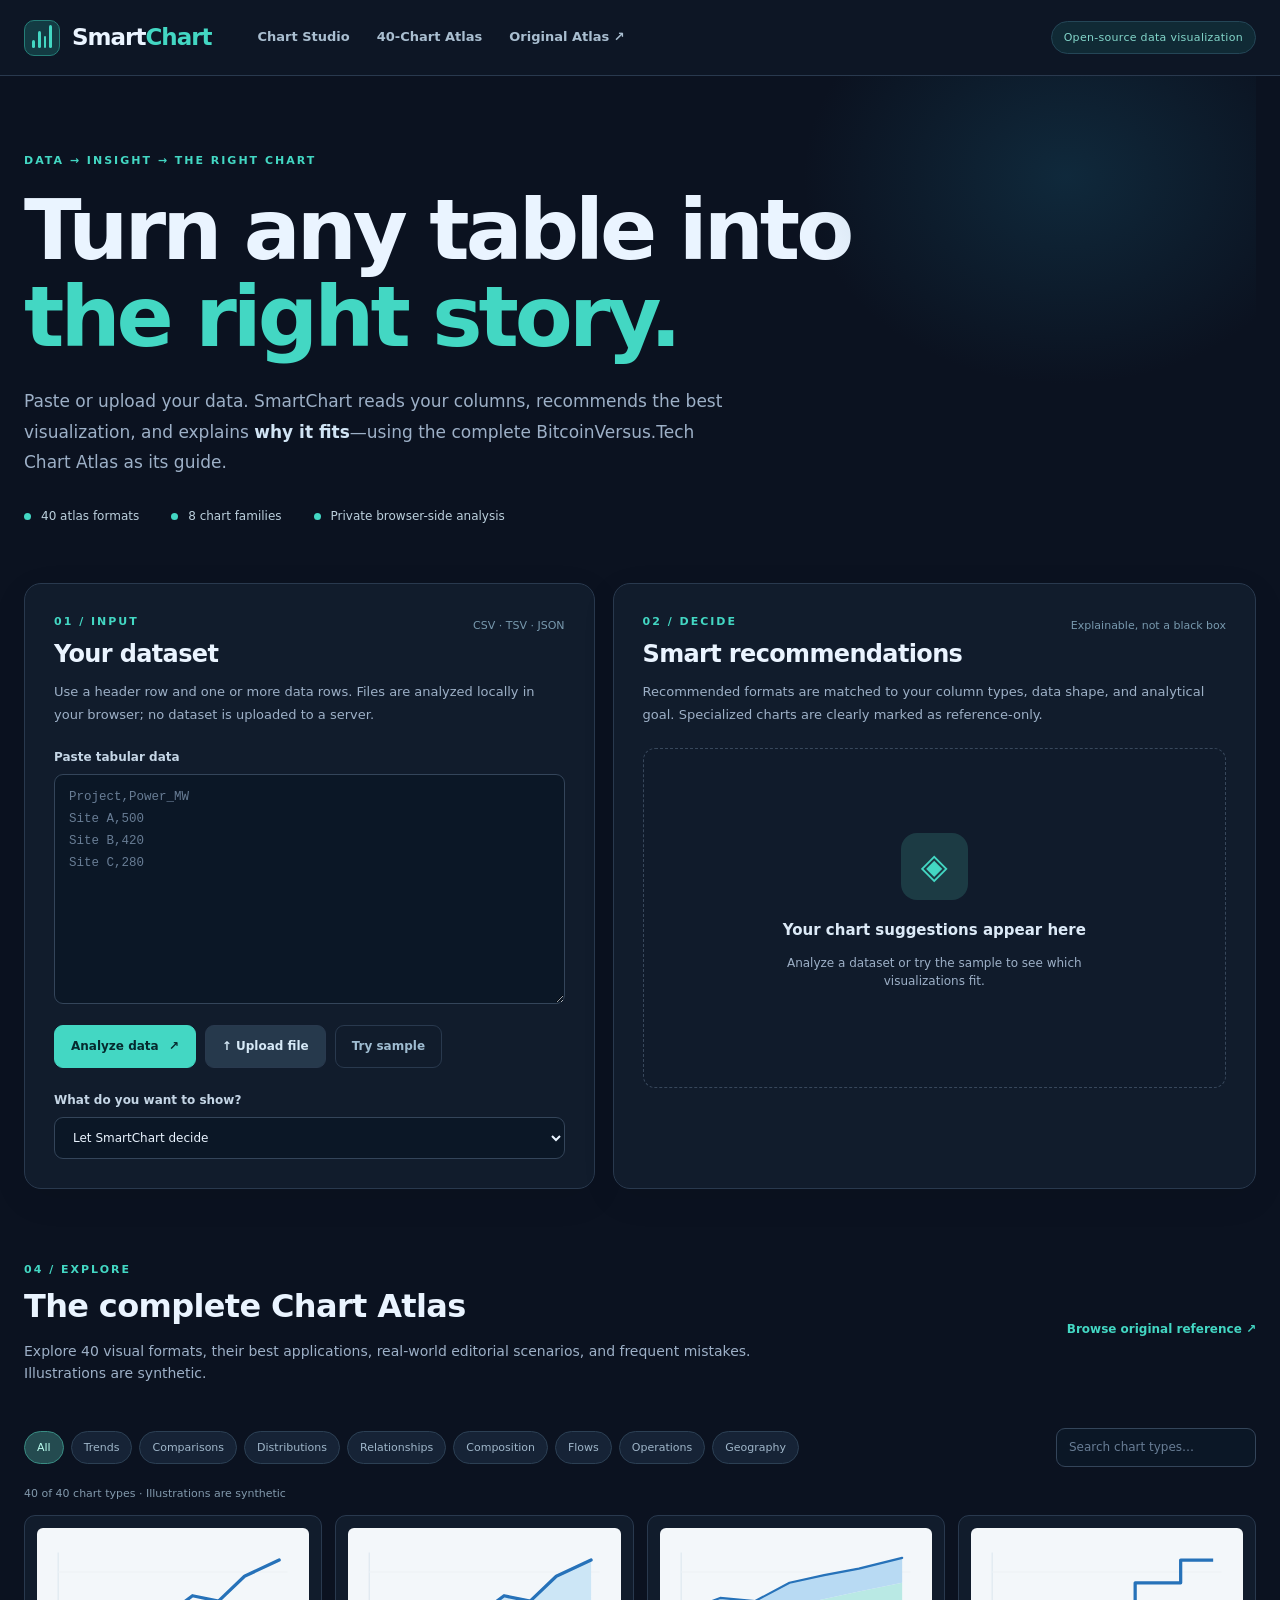
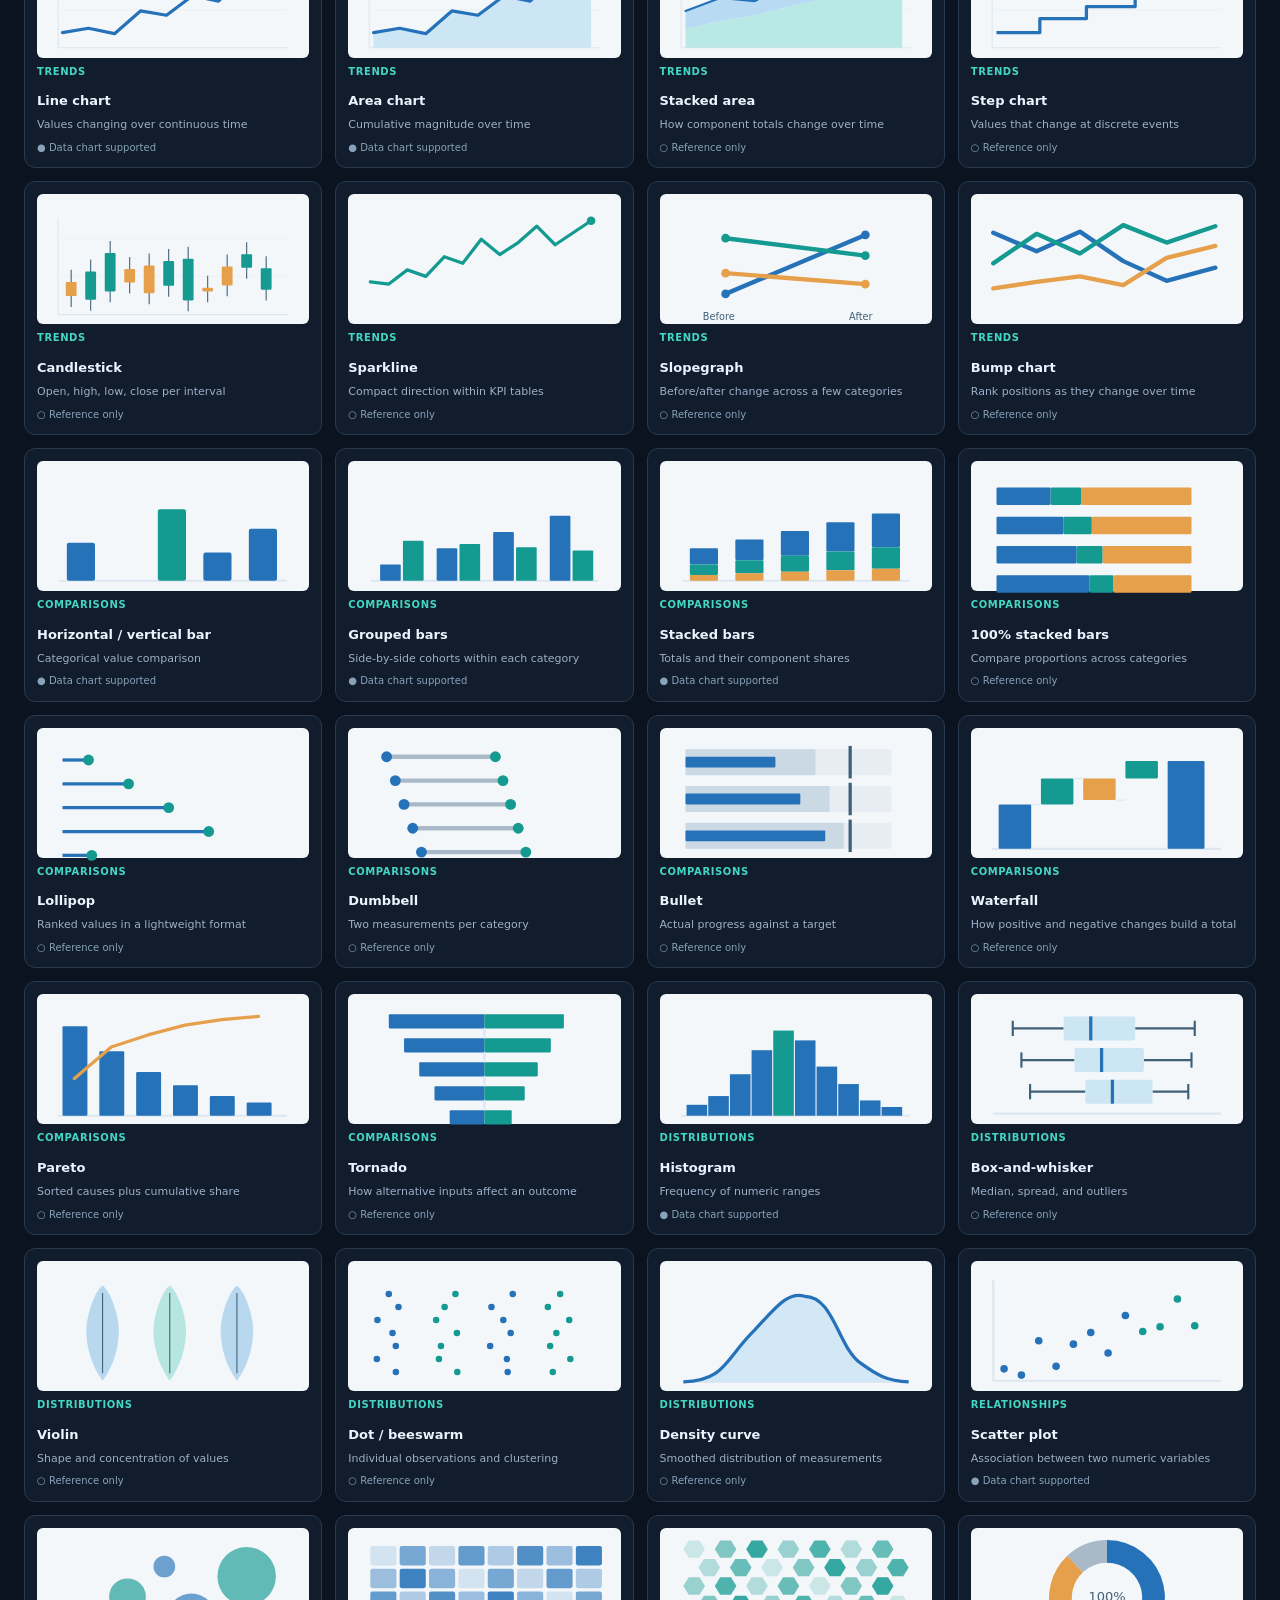
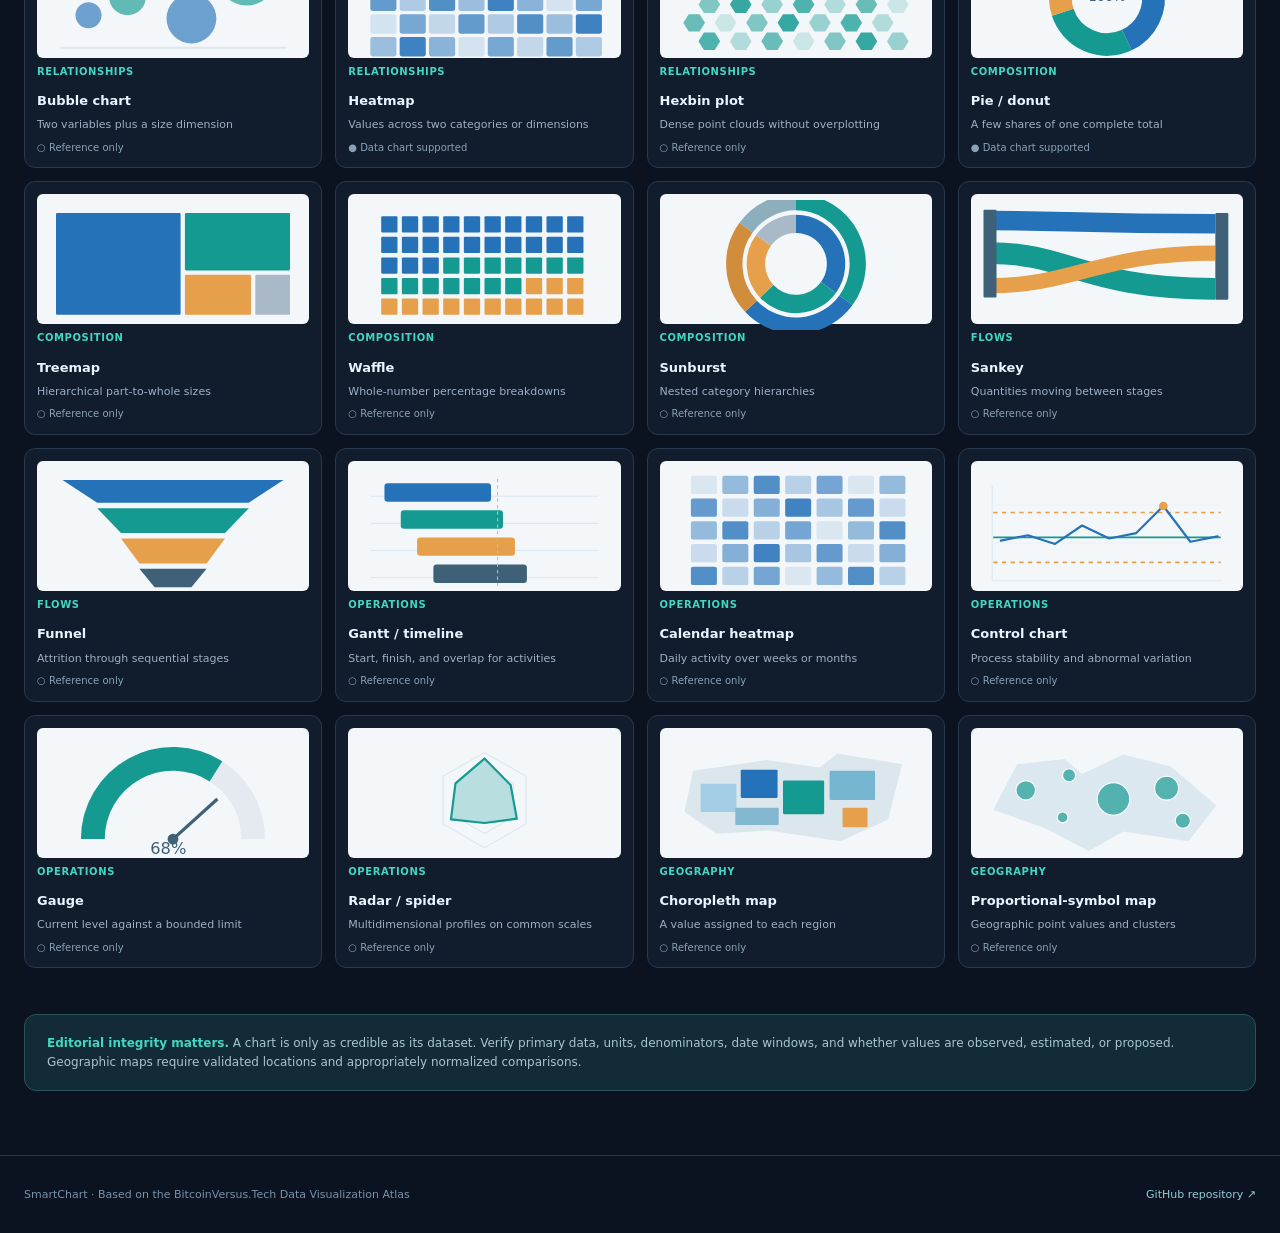
==== index.html @ 91cd018f "Build SmartChart studio with smart recommendations, data-backed previews, and atlas explorer" ====
<!doctype html>
<html lang="en">
<head>
  <meta charset="utf-8">
  <meta name="viewport" content="width=device-width,initial-scale=1">
  <meta name="theme-color" content="#0b1220">
  <meta name="description" content="SmartChart profiles your data, recommends useful charts, and includes the complete 40-chart BitcoinVersus.Tech Data Visualization Atlas.">
  <title>SmartChart — Find the right chart for your data</title>
  <link rel="stylesheet" href="./styles.css">
</head>
<body>
  <a class="skip" href="#main">Skip to main content</a>
  <header class="topbar">
    <a class="brand" href="./index.html" aria-label="SmartChart Home">
      <span class="logo" aria-hidden="true"><span></span><span></span><span></span><span></span></span>
      <span>Smart<span class="brand-accent">Chart</span></span>
    </a>
    <nav aria-label="Sections"><a href="#studio">Chart Studio</a><a href="#atlas">40-Chart Atlas</a><a href="./atlas/index.html" target="_blank" rel="noopener">Original Atlas ↗</a></nav>
    <span class="top-badge">Open-source data visualization</span>
  </header>
  <main id="main">
    <section class="hero">
      <div class="eyebrow">DATA → INSIGHT → THE RIGHT CHART</div>
      <h1>Turn any table into<br><em>the right story.</em></h1>
      <p>Paste or upload your data. SmartChart reads your columns, recommends the best visualization, and explains <strong>why it fits</strong>—using the complete BitcoinVersus.Tech Chart Atlas as its guide.</p>
      <div class="hero-meta"><span>40 atlas formats</span><span>8 chart families</span><span>Private browser-side analysis</span></div>
    </section>
    <section id="studio" class="studio-layout" aria-labelledby="studio-title">
      <div class="panel input-panel">
        <div class="section-top"><div><span class="step">01 / INPUT</span><h2 id="studio-title">Your dataset</h2></div><span class="hint">CSV · TSV · JSON</span></div>
        <p class="section-copy">Use a header row and one or more data rows. Files are analyzed locally in your browser; no dataset is uploaded to a server.</p>
        <label for="dataInput" class="field-label">Paste tabular data</label>
        <textarea id="dataInput" spellcheck="false" placeholder="Project,Power_MW&#10;Site A,500&#10;Site B,420&#10;Site C,280" rows="9"></textarea>
        <div class="actions"><button id="analyzeBtn" class="btn primary" type="button">Analyze data <span>↗</span></button><label class="btn neutral file-btn" for="uploadInput">↑ Upload file</label><input id="uploadInput" type="file" accept=".csv,.tsv,.txt,.json,text/csv,text/tab-separated-values,application/json" hidden><button id="sampleBtn" class="btn ghost" type="button">Try sample</button></div>
        <div id="inputError" class="notice error" role="alert" hidden></div>
        <div id="inputSuccess" class="notice success" role="status" hidden></div>
        <div id="profile" class="profile" hidden><div class="profile-heading">Detected structure</div><div id="profileChips" class="chips"></div><div id="profileStats" class="microcopy"></div></div>
        <label for="goalSelect" class="field-label space-above">What do you want to show?</label>
        <select id="goalSelect" class="select">
          <option value="auto">Let SmartChart decide</option>
          <option value="trend">Change over time</option>
          <option value="compare">Compare categories / rankings</option>
          <option value="distribution">Distribution and variation</option>
          <option value="relationship">Relationships / correlation</option>
          <option value="composition">Parts of a whole</option>
          <option value="flow">Flow or funnel</option>
          <option value="operations">Operational performance</option>
          <option value="geography">Geographic patterns</option>
        </select>
      </div>
      <div class="panel recommendation-panel">
        <div class="section-top"><div><span class="step">02 / DECIDE</span><h2>Smart recommendations</h2></div><span class="hint">Explainable, not a black box</span></div>
        <p class="section-copy">Recommended formats are matched to your column types, data shape, and analytical goal. Specialized charts are clearly marked as reference-only.</p>
        <div id="emptyRecommendations" class="empty-state"><span class="empty-icon">◈</span><strong>Your chart suggestions appear here</strong><p>Analyze a dataset or try the sample to see which visualizations fit.</p></div>
        <div id="recommendations" class="recommendations" hidden></div>
      </div>
    </section>
    <section id="previewSection" class="panel preview-panel" hidden aria-labelledby="previewTitle">
      <div class="section-top"><div><span class="step">03 / VISUALIZE</span><h2 id="previewTitle">Your chart preview</h2></div><div class="actions compact"><button id="downloadBtn" type="button" class="btn primary">↓ Download SVG</button></div></div>
      <div class="config-grid">
        <label>Chart title<input id="chartTitle" type="text" placeholder="Describe the measurement"></label>
        <label>X dimension<select id="xSelect"></select></label>
        <label>Y measure<select id="ySelect"></select></label>
        <label>Second measure / value Z<select id="zSelect"></select></label>
        <label>Measurement unit<input id="unitInput" type="text" placeholder="MW, USD, J/TH, %..."></label>
        <label>Source / methodology<input id="sourceInput" type="text" placeholder="Dataset source, date and method"></label>
      </div>
      <div id="renderError" class="notice error" role="alert" hidden></div>
      <div class="chart-frame" id="chartFrame" aria-live="polite"></div>
      <div class="preview-footer"><p id="previewNote">Values are drawn from your input; check units, provenance, and estimates before publishing.</p><button id="refreshBtn" type="button" class="btn neutral">↻ Update preview</button></div>
    </section>
    <section id="atlas" class="atlas-section" aria-labelledby="atlasTitle">
      <div class="atlas-head"><div><span class="step">04 / EXPLORE</span><h2 id="atlasTitle">The complete Chart Atlas</h2><p>Explore 40 visual formats, their best applications, real-world editorial scenarios, and frequent mistakes. Illustrations are synthetic.</p></div><a class="atlas-link" href="./atlas/index.html" target="_blank" rel="noopener">Browse original reference ↗</a></div>
      <div class="atlas-controls"><div id="familyFilters" class="filters" role="group" aria-label="Chart families"></div><label class="search-wrap"><span class="sr-only">Search chart types</span><input type="search" id="atlasSearch" placeholder="Search chart types…"></label></div>
      <p id="atlasCount" class="atlas-count" aria-live="polite">Loading the chart catalog…</p>
      <div id="atlasGrid" class="atlas-grid"></div>
    </section>
    <section class="editorial-note"><strong>Editorial integrity matters.</strong> A chart is only as credible as its dataset. Verify primary data, units, denominators, date windows, and whether values are observed, estimated, or proposed. Geographic maps require validated locations and appropriately normalized comparisons.</section>
  </main>
  <footer><span>SmartChart · Based on the BitcoinVersus.Tech Data Visualization Atlas</span><a href="https://github.com/1freetech/SmartChart" rel="noopener">GitHub repository ↗</a></footer>
  <dialog id="atlasDialog"><button id="closeDialog" class="dialog-close" type="button" aria-label="Close chart details">✕</button><div id="atlasDialogBody"></div></dialog>
  <script type="module" src="./src/app.mjs"></script>
</body>
</html>
---- styles.css ----
:root{color-scheme:dark;--bg:#0b1220;--surface:#111c2c;--surface2:#152337;--surface3:#1b2b40;--ink:#eaf4ff;--muted:#9db0c7;--line:#29394e;--accent:#43d7c3;--blue:#3e95ff;--danger:#ffabb6;--font:Inter,ui-sans-serif,system-ui,-apple-system,BlinkMacSystemFont,"Segoe UI",sans-serif}
*{box-sizing:border-box}html{scroll-behavior:smooth}body{margin:0;background:var(--bg);font-family:var(--font);color:var(--ink);line-height:1.55}button,input,select,textarea{font:inherit}button{cursor:pointer}a{color:inherit;text-decoration:none}a:hover{text-decoration:underline}.skip{position:absolute;top:-100px;left:20px;padding:8px;background:#fff;color:#111}.skip:focus{top:10px;z-index:99}.sr-only{position:absolute;width:1px;height:1px;margin:-1px;overflow:hidden;clip:rect(0,0,0,0);white-space:nowrap;border:0}
.topbar{min-height:76px;border-bottom:1px solid var(--line);display:flex;align-items:center;gap:46px;padding:0 max(24px,calc((100vw - 1380px)/2));position:relative;background:#0d1625}.brand{display:flex;align-items:center;gap:12px;font-size:23px;letter-spacing:-1px;font-weight:800}.brand-accent{color:var(--accent)}.logo{width:36px;height:36px;background:#133b43;border:1px solid #247e78;border-radius:10px;display:flex;justify-content:center;align-items:flex-end;padding:7px;gap:3px}.logo span{display:block;width:4px;background:var(--accent);border-radius:2px}.logo span:nth-child(1){height:8px}.logo span:nth-child(2){height:17px}.logo span:nth-child(3){height:12px}.logo span:nth-child(4){height:23px}.topbar nav{display:flex;gap:27px;font-weight:600;font-size:13px;color:#a9bed0}.topbar nav a:hover{color:var(--accent)}.top-badge{margin-left:auto;border:1px solid #244657;background:#102a35;color:#82d6ca;font-size:11px;letter-spacing:.3px;padding:7px 12px;border-radius:30px;white-space:nowrap}
main{width:min(1380px,100%);margin:auto;padding:0 24px 64px}.hero{padding:76px 0 58px;position:relative;overflow:hidden}.hero:before{content:"";position:absolute;pointer-events:none;width:580px;height:460px;right:-100px;top:-130px;background:radial-gradient(ellipse,#174f6960,transparent 64%)}.eyebrow,.step{display:block;color:var(--accent);font-size:11px;letter-spacing:2px;font-weight:800}.hero h1{font-size:clamp(46px,6.6vw,85px);max-width:850px;letter-spacing:-4px;line-height:1.03;font-weight:790;margin:18px 0 25px}.hero h1 em{color:var(--accent);font-style:normal}.hero p{font-size:17px;line-height:1.8;color:var(--muted);max-width:700px}.hero p strong{color:#d1e4f4}.hero-meta{display:flex;gap:32px;flex-wrap:wrap;color:#bcd0dd;font-size:12px;margin-top:29px}.hero-meta span{display:flex;align-items:center;gap:10px}.hero-meta span:before{content:"";width:7px;height:7px;background:var(--accent);border-radius:50%}
.studio-layout{display:grid;grid-template-columns:minmax(0,.94fr) minmax(0,1.06fr);gap:18px;align-items:stretch}.panel{border:1px solid var(--line);border-radius:17px;background:var(--surface);padding:29px;box-shadow:0 10px 36px #00000012}.section-top{display:flex;justify-content:space-between;align-items:flex-start;gap:10px}.section-top h2,.atlas-head h2{font-size:24px;letter-spacing:-.65px;line-height:1.2;margin:9px 0 0}.hint{font-size:11px;color:#7899ae;white-space:nowrap;margin-top:4px}.section-copy{font-size:13px;line-height:1.75;color:var(--muted);margin:13px 0 21px}.field-label{display:block;font-size:12px;font-weight:700;color:#c5d6e6;margin-bottom:8px}.space-above{margin-top:23px}textarea,input:not([type=hidden]),select{width:100%;color:var(--ink);background:#0b1726;border:1px solid #34455a;outline:none;border-radius:9px;padding:12px 14px;min-width:0}textarea:focus,input:focus,select:focus{border-color:var(--accent);box-shadow:0 0 0 3px #43d7c329}textarea{resize:vertical;min-height:230px;font-size:12.5px;line-height:1.75;font-family:ui-monospace,SFMono-Regular,Consolas,monospace}textarea::placeholder,input::placeholder{color:#687d95}.actions{display:flex;gap:9px;flex-wrap:wrap;align-items:center;margin-top:13px}.actions.compact{margin-top:0}.btn{border:1px solid var(--line);border-radius:9px;padding:11px 16px;font-size:12px;font-weight:800;transition:filter .15s,transform .15s;display:inline-flex;justify-content:center;align-items:center;gap:10px;text-decoration:none}.btn:hover{text-decoration:none;filter:brightness(1.13);transform:translateY(-1px)}.btn.primary{background:var(--accent);color:#062a2e;border-color:var(--accent)}.btn.neutral{color:#d6e9f7;background:#26394c}.btn.ghost{color:#9fbcd1;background:transparent}.file-btn{cursor:pointer}.select{font-size:12px}.notice{margin-top:15px;padding:11px 13px;border-radius:8px;font-size:12px}.notice.error{background:#411f30;color:var(--danger);border:1px solid #784359}.notice.success{background:#103b37;color:#98e6d0;border:1px solid #266e63}.profile{border-top:1px solid var(--line);margin-top:24px;padding-top:19px}.profile-heading{font-size:13px;font-weight:700;margin-bottom:11px}.chips{display:flex;gap:7px;flex-wrap:wrap}.chip{font-size:11px;border-radius:6px;border:1px solid #36516a;background:#183149;color:#ccdded;padding:5px 8px}.chip b{font-size:9px;color:var(--accent);text-transform:uppercase;margin-left:5px}.microcopy{font-size:11px;color:#94a9ba;margin-top:10px}
.empty-state{min-height:340px;display:flex;align-items:center;justify-content:center;flex-direction:column;text-align:center;color:var(--muted);border:1px dashed #37475b;background:#101b2b;border-radius:12px;padding:40px}.empty-icon{display:grid;place-items:center;width:67px;height:67px;border-radius:16px;color:var(--accent);font-size:35px;background:#1c3b44;margin-bottom:19px}.empty-state strong{color:#dceaf7;font-size:15px}.empty-state p{max-width:300px;font-size:12px}.recommendations{display:flex;flex-direction:column;gap:10px;max-height:610px;overflow-y:auto;padding-right:4px}.rec{display:grid;grid-template-columns:82px 1fr;gap:15px;text-align:left;width:100%;border:1px solid #33455a;background:#17263a;border-radius:11px;padding:12px;color:var(--ink)}.rec:hover,.rec.active{border-color:var(--accent);background:#1d3446}.rec .mini-art{width:82px;height:72px;background:#eaf2f7;border-radius:6px;display:grid;place-items:center;padding:4px}.mini-art img{width:100%;height:100%;object-fit:contain}.rec-head{display:flex;align-items:center;gap:8px;justify-content:space-between}.rec-title{font-size:14px;font-weight:800}.rec-score{color:var(--accent);font-size:10px;font-weight:800}.rec-rationale{color:#aac2d2;font-size:11px;line-height:1.5;margin:5px 0}.rec-tag{font-size:9px;letter-spacing:.5px;font-weight:800;color:#93aeca;text-transform:uppercase}.rec-only{color:#ffc680;font-size:10px;margin-top:5px}.rec-caution{font-size:10px;color:#b9a2a9;margin-top:6px}
.preview-panel{margin-top:19px}.config-grid{display:grid;grid-template-columns:repeat(3,minmax(0,1fr));gap:15px;margin-top:21px}.config-grid label{font-size:11px;font-weight:700;color:#aebed0}.config-grid input,.config-grid select{font-size:12px;margin-top:6px;height:42px}.chart-frame{margin:23px auto 10px;border:1px solid #2a4256;border-radius:11px;overflow:hidden;max-width:1000px;min-height:280px;background:#101b2c}.chart-frame svg{display:block;width:100%;height:auto}.preview-footer{display:flex;align-items:center;justify-content:space-between;gap:15px;color:#90a5bb;font-size:11px}.preview-footer p{max-width:800px}
.atlas-section{padding-top:72px}.atlas-head{display:flex;justify-content:space-between;align-items:center;gap:30px}.atlas-head h2{font-size:32px}.atlas-head p{max-width:740px;color:var(--muted);font-size:14px;margin-top:15px}.atlas-link{color:var(--accent);font-weight:800;font-size:12px;white-space:nowrap}.atlas-controls{display:flex;gap:24px;justify-content:space-between;align-items:center;margin-top:30px}.filters{display:flex;flex-wrap:wrap;gap:7px}.filter{background:#162336;color:#9fb6c9;border:1px solid #2c4054;border-radius:40px;font-size:11px;padding:7px 12px}.filter:hover,.filter.active{background:#244b50;color:#bcfff0;border-color:#398c83}.search-wrap input{width:200px;font-size:12px;padding:9px 12px}.atlas-count{color:#8299ac;font-size:11px;margin:18px 0 13px}.atlas-grid{display:grid;grid-template-columns:repeat(4,minmax(0,1fr));gap:13px}.atlas-tile{display:flex;flex-direction:column;gap:6px;text-align:left;padding:12px;border-radius:11px;background:var(--surface);border:1px solid var(--line);color:var(--ink)}.atlas-tile:hover{border-color:var(--accent)}.atlas-tile .art{display:grid;place-items:center;background:#f3f7fa;border-radius:6px;height:130px;padding:6px}.atlas-tile .art img{width:100%;height:100%;object-fit:contain}.atlas-tile strong{font-size:13px;margin-top:6px}.atlas-tile .family{font-size:10px;letter-spacing:.6px;color:var(--accent);text-transform:uppercase;font-weight:800}.atlas-tile .use{font-size:11px;color:var(--muted);line-height:1.5;flex:1}.atlas-tile .mode{color:#88a3b9;font-size:10px}.editorial-note{padding:19px 22px;margin-top:46px;background:#132b36;border:1px solid #29555a;border-radius:12px;font-size:12px;color:#a8c6ce}.editorial-note strong{color:var(--accent)}footer{display:flex;justify-content:space-between;gap:20px;border-top:1px solid var(--line);padding:30px max(24px,calc((100vw - 1380px)/2));font-size:11px;color:#7a92a8}footer a{color:#93ced8}
dialog{background:#152439;color:var(--ink);border:1px solid #3d5d75;border-radius:15px;width:min(600px,calc(100vw - 26px));max-height:90vh;box-shadow:0 25px 90px #0009;padding:25px}dialog::backdrop{background:#030a12bb}.dialog-close{float:right;border:0;background:#233a4c;color:#d8eaff;border-radius:7px;padding:5px 10px}.dialog-art{background:#f3f7fa;padding:10px;border-radius:10px;margin:15px 0}.dialog-art img{width:100%;max-height:240px;object-fit:contain}.dialog-title{font-size:25px;margin:10px 0}.dialog-text{font-size:13px;color:#b3c8d8;line-height:1.7}.dialog-text strong{color:var(--accent)}
[hidden]{display:none!important}
@media(max-width:1060px){.studio-layout{grid-template-columns:1fr}.atlas-grid{grid-template-columns:repeat(3,minmax(0,1fr))}.topbar nav{gap:12px}.top-badge{display:none}.config-grid{grid-template-columns:repeat(2,minmax(0,1fr))}}
@media(max-width:690px){.topbar{padding:16px;flex-wrap:wrap;gap:14px}.brand{font-size:21px}.topbar nav{width:100%;font-size:12px;justify-content:space-between}.hero{padding:50px 0 40px}.hero h1{letter-spacing:-2px}.hero p{font-size:14px}.hero-meta{gap:14px}.panel{padding:19px}.section-top{flex-wrap:wrap}.hint{white-space:normal}.atlas-grid{grid-template-columns:repeat(2,minmax(0,1fr));gap:9px}.atlas-tile .art{height:100px}.atlas-head{display:block}.atlas-controls{display:block}.search-wrap input{margin-top:15px;width:100%}.config-grid{grid-template-columns:1fr}.preview-footer{flex-wrap:wrap}.atlas-section{padding-top:52px}footer{padding:22px;flex-wrap:wrap}.rec{grid-template-columns:65px 1fr}.rec .mini-art{width:65px;height:65px}}
@media(max-width:390px){main{padding:0 13px 45px}.atlas-grid{grid-template-columns:1fr}.hero h1{font-size:43px}}
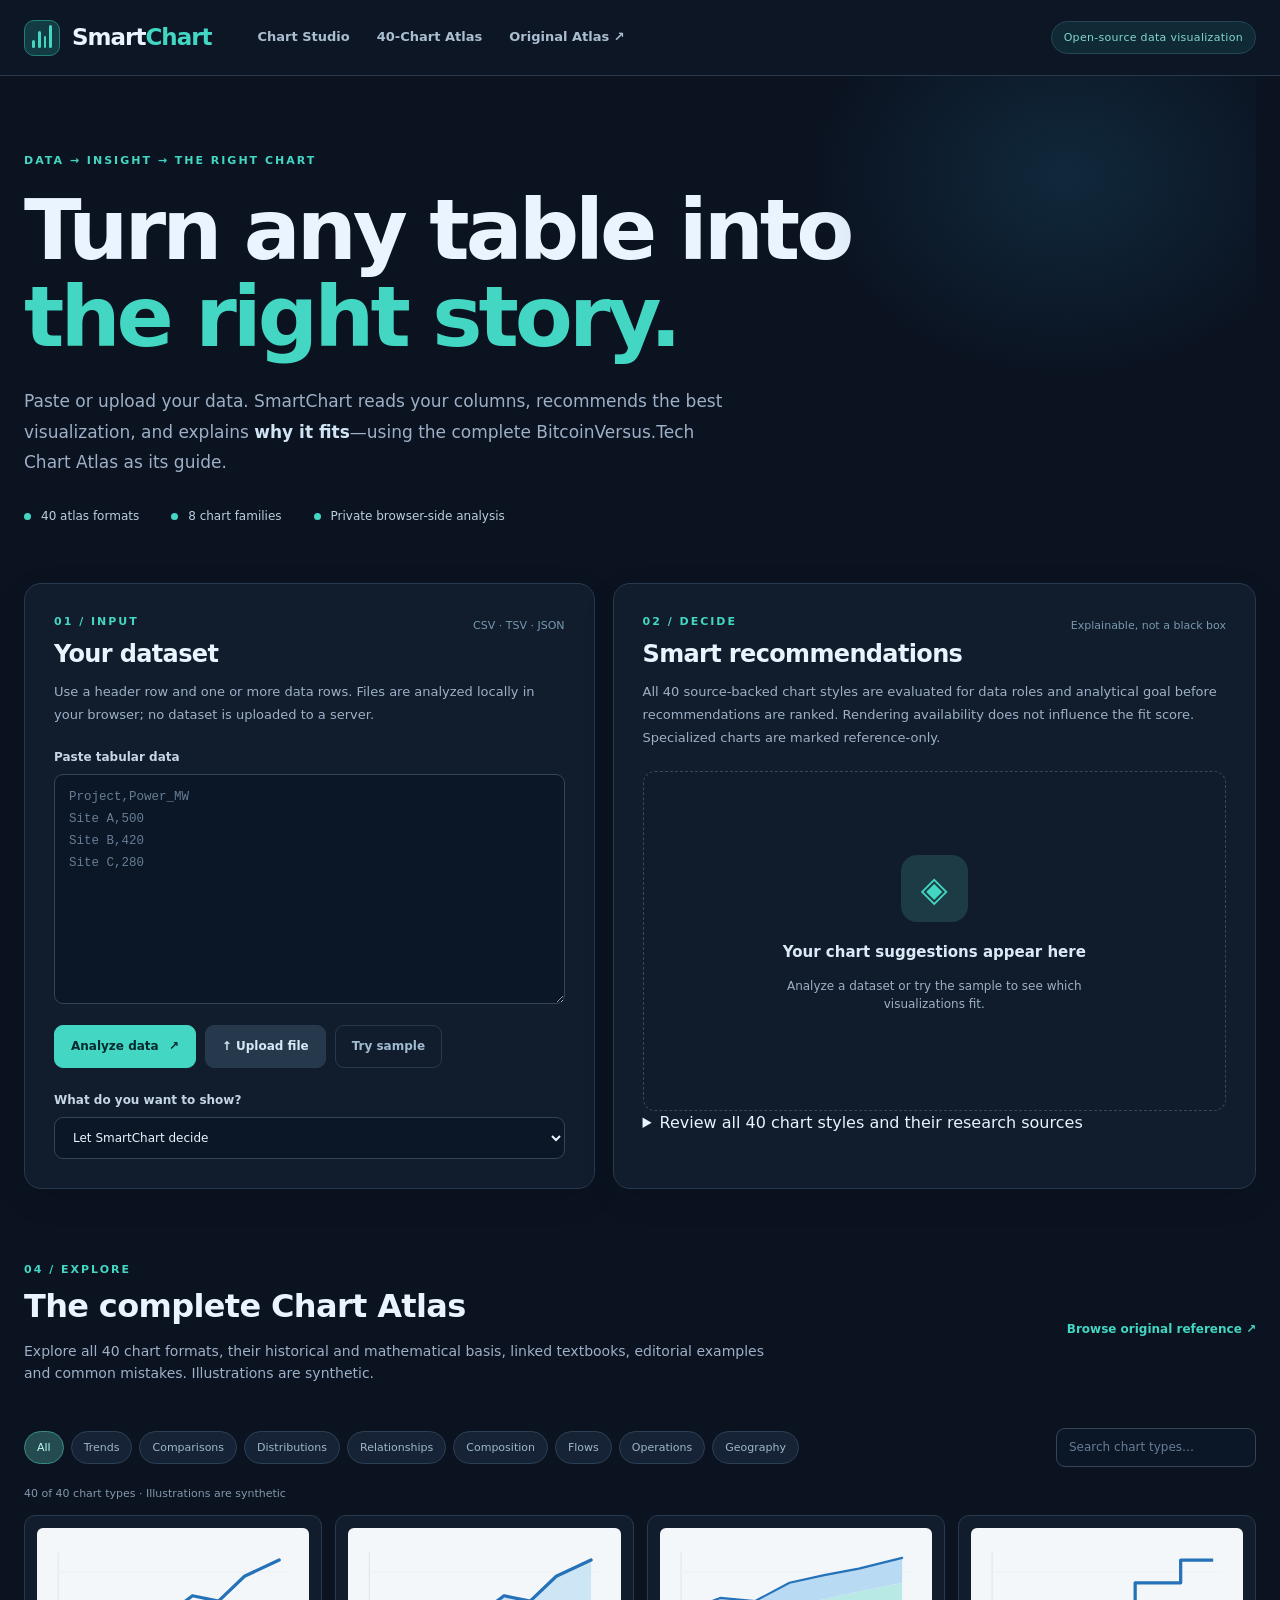
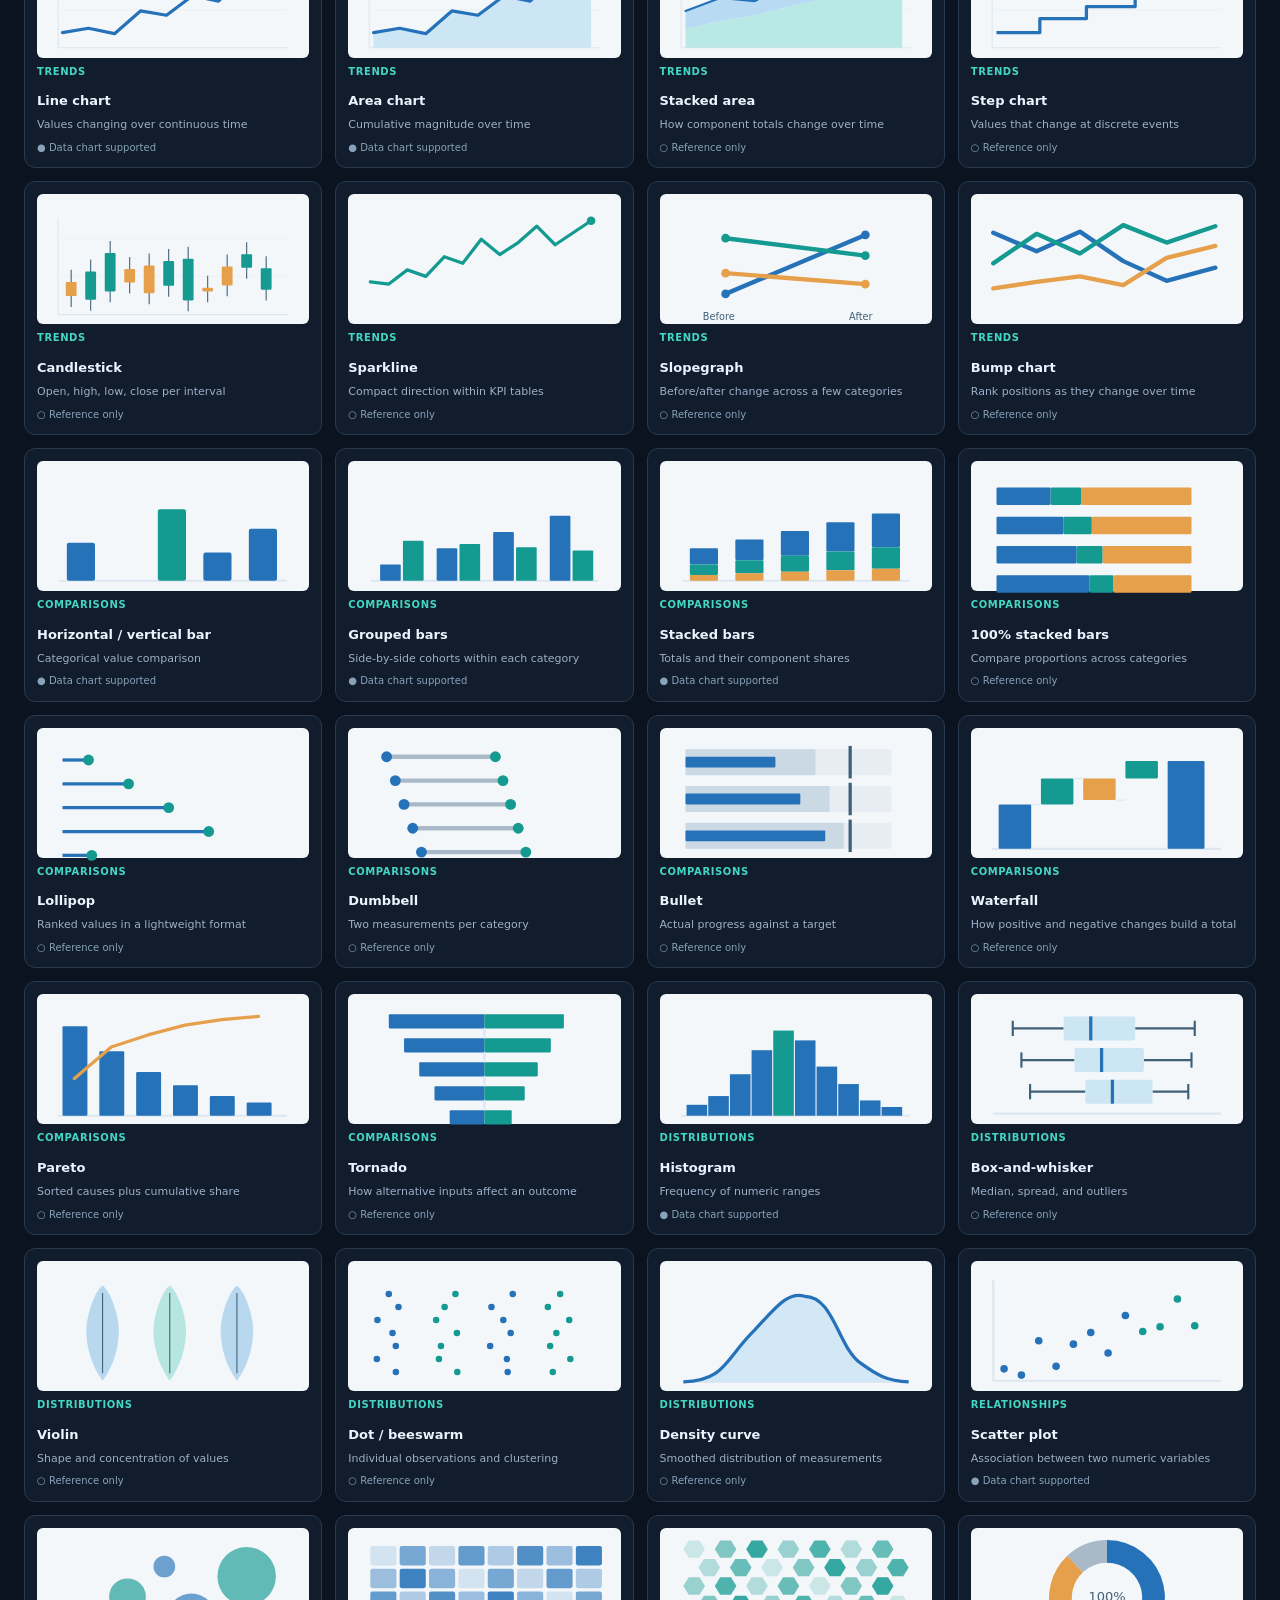
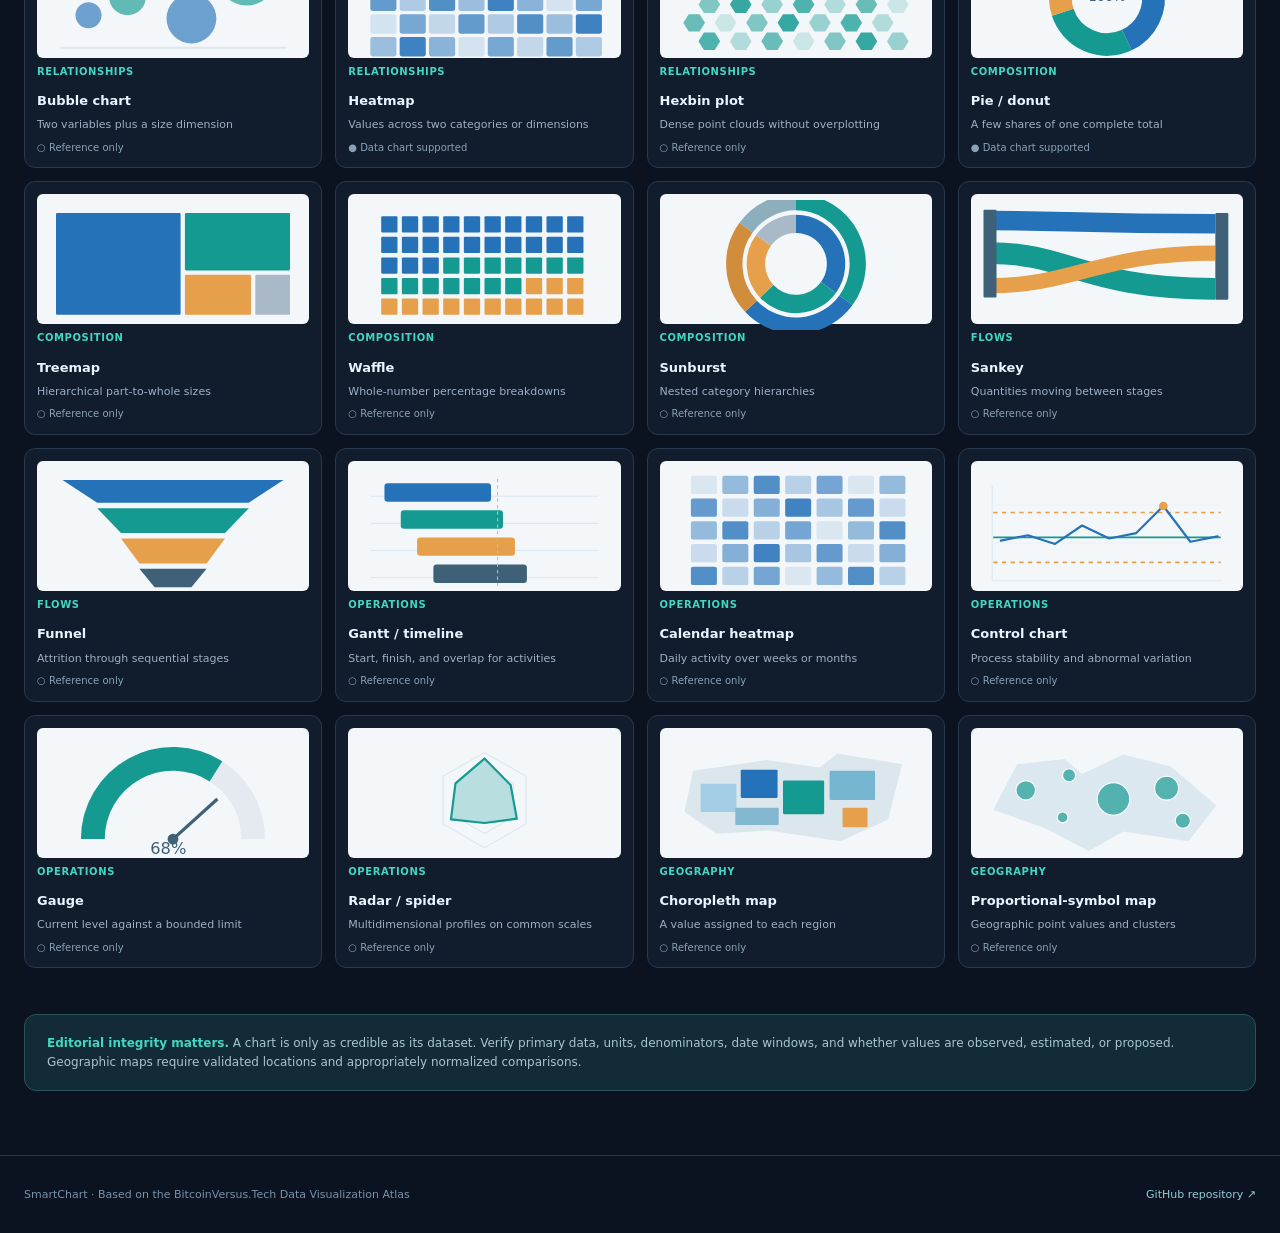
==== commit 8d7cfc64: "ui: expose 40-format evidence audit and vertical column preference" ====
--- a/index.html
+++ b/index.html
@@ -50,9 +50,10 @@
       </div>
       <div class="panel recommendation-panel">
         <div class="section-top"><div><span class="step">02 / DECIDE</span><h2>Smart recommendations</h2></div><span class="hint">Explainable, not a black box</span></div>
-        <p class="section-copy">Recommended formats are matched to your column types, data shape, and analytical goal. Specialized charts are clearly marked as reference-only.</p>
+        <p class="section-copy">All 40 source-backed chart styles are evaluated for data roles and analytical goal before recommendations are ranked. Rendering availability does not influence the fit score. Specialized charts are marked reference-only.</p>
         <div id="emptyRecommendations" class="empty-state"><span class="empty-icon">◈</span><strong>Your chart suggestions appear here</strong><p>Analyze a dataset or try the sample to see which visualizations fit.</p></div>
         <div id="recommendations" class="recommendations" hidden></div>
+        <details class="evidence-audit"><summary>Review all 40 chart styles and their research sources</summary><p class="microcopy">Every atlas style is checked for this dataset. Rejected and reference-only chart types remain visible, with citations and a reason.</p><div id="selectionAudit"></div></details>
       </div>
     </section>
     <section id="previewSection" class="panel preview-panel" hidden aria-labelledby="previewTitle">
@@ -63,6 +64,7 @@
         <label>Y measure<select id="ySelect"></select></label>
         <label>Second measure / value Z<select id="zSelect"></select></label>
         <label>Measurement unit<input id="unitInput" type="text" placeholder="MW, USD, J/TH, %..."></label>
+        <label>Bar orientation<select id="orientationSelect"><option value="vertical">Vertical columns (preferred)</option><option value="horizontal">Horizontal bars (long labels)</option></select></label>
         <label>Source / methodology<input id="sourceInput" type="text" placeholder="Dataset source, date and method"></label>
       </div>
       <div id="renderError" class="notice error" role="alert" hidden></div>
@@ -70,7 +72,7 @@
       <div class="preview-footer"><p id="previewNote">Values are drawn from your input; check units, provenance, and estimates before publishing.</p><button id="refreshBtn" type="button" class="btn neutral">↻ Update preview</button></div>
     </section>
     <section id="atlas" class="atlas-section" aria-labelledby="atlasTitle">
-      <div class="atlas-head"><div><span class="step">04 / EXPLORE</span><h2 id="atlasTitle">The complete Chart Atlas</h2><p>Explore 40 visual formats, their best applications, real-world editorial scenarios, and frequent mistakes. Illustrations are synthetic.</p></div><a class="atlas-link" href="./atlas/index.html" target="_blank" rel="noopener">Browse original reference ↗</a></div>
+      <div class="atlas-head"><div><span class="step">04 / EXPLORE</span><h2 id="atlasTitle">The complete Chart Atlas</h2><p>Explore all 40 chart formats, their historical and mathematical basis, linked textbooks, editorial examples and common mistakes. Illustrations are synthetic.</p></div><a class="atlas-link" href="./atlas/index.html" target="_blank" rel="noopener">Browse original reference ↗</a></div>
       <div class="atlas-controls"><div id="familyFilters" class="filters" role="group" aria-label="Chart families"></div><label class="search-wrap"><span class="sr-only">Search chart types</span><input type="search" id="atlasSearch" placeholder="Search chart types…"></label></div>
       <p id="atlasCount" class="atlas-count" aria-live="polite">Loading the chart catalog…</p>
       <div id="atlasGrid" class="atlas-grid"></div>
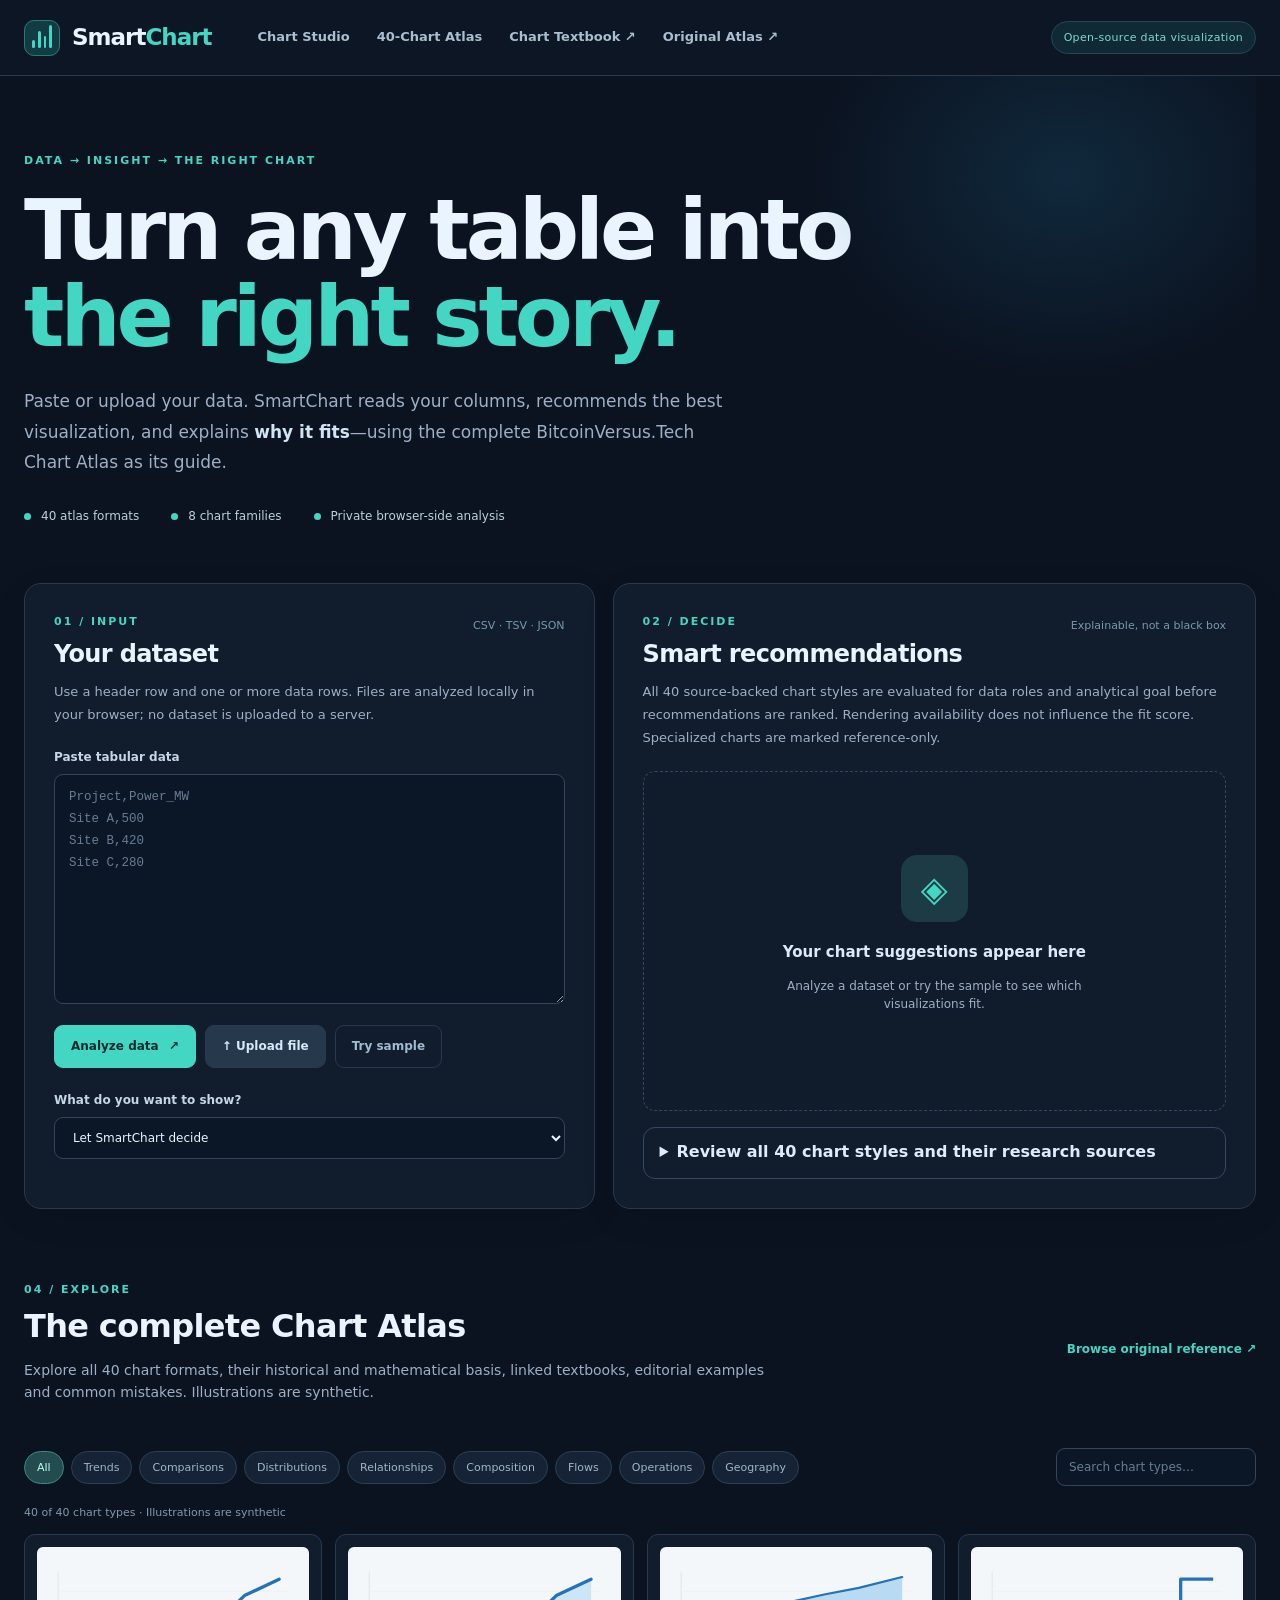
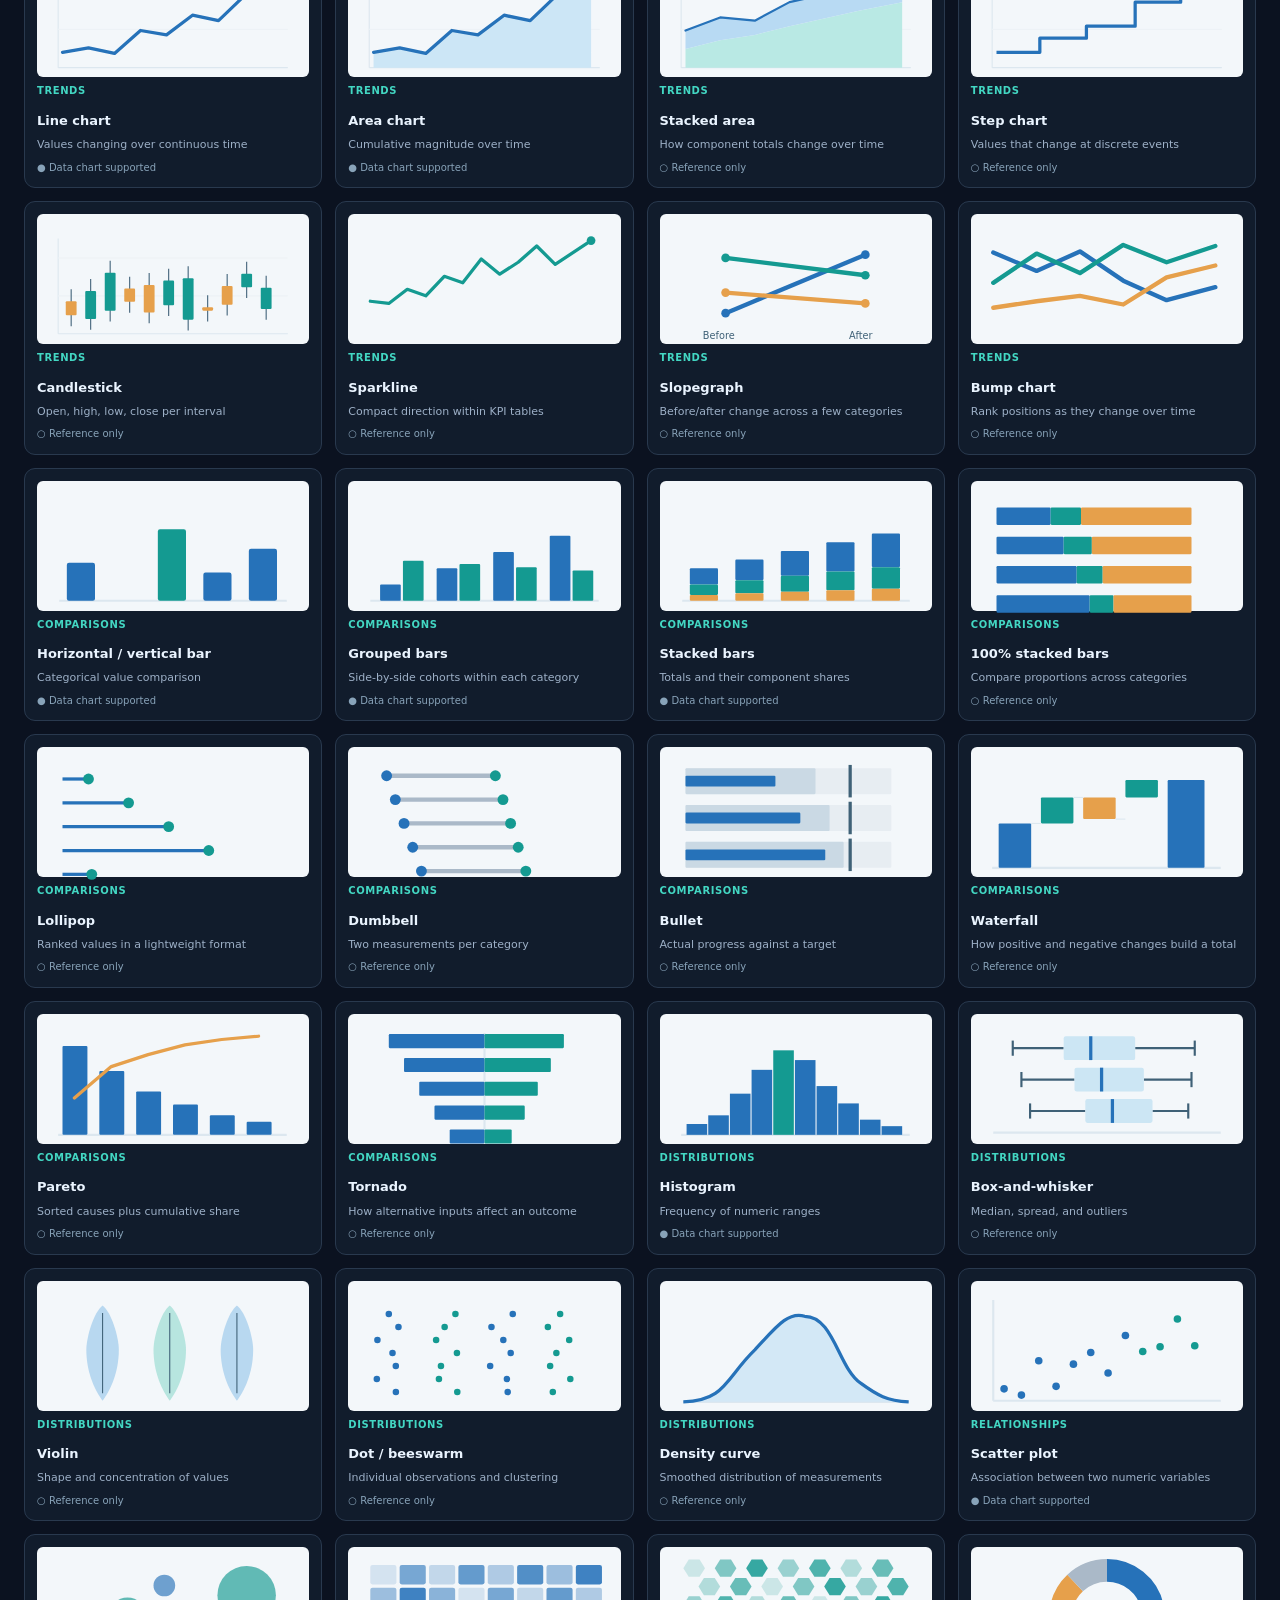
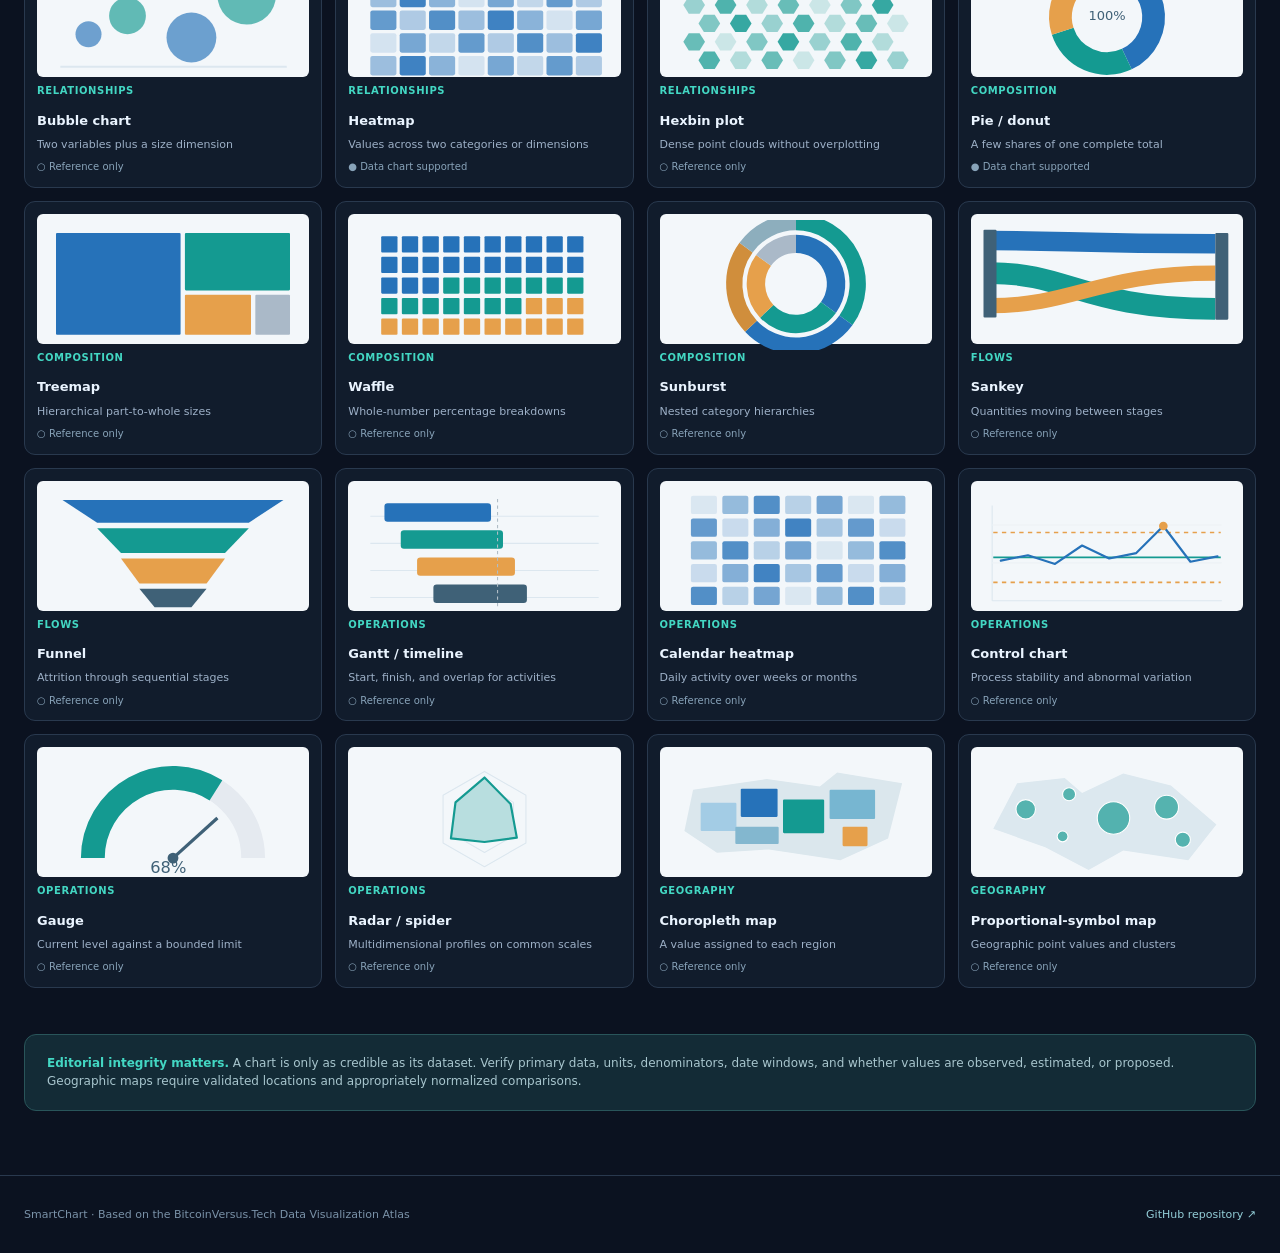
==== commit d4de2712: "ui: link searchable atlas to full historical chart textbook" ====
--- a/index.html
+++ b/index.html
@@ -15,7 +15,7 @@
       <span class="logo" aria-hidden="true"><span></span><span></span><span></span><span></span></span>
       <span>Smart<span class="brand-accent">Chart</span></span>
     </a>
-    <nav aria-label="Sections"><a href="#studio">Chart Studio</a><a href="#atlas">40-Chart Atlas</a><a href="./atlas/index.html" target="_blank" rel="noopener">Original Atlas ↗</a></nav>
+    <nav aria-label="Sections"><a href="#studio">Chart Studio</a><a href="#atlas">40-Chart Atlas</a><a href="https://github.com/1freetech/SmartChart/blob/main/docs/CHART_TEXTBOOK.md" target="_blank" rel="noopener">Chart Textbook ↗</a><a href="./atlas/index.html" target="_blank" rel="noopener">Original Atlas ↗</a></nav>
     <span class="top-badge">Open-source data visualization</span>
   </header>
   <main id="main">
--- a/styles.css
+++ b/styles.css
@@ -11,3 +11,13 @@
 @media(max-width:1060px){.studio-layout{grid-template-columns:1fr}.atlas-grid{grid-template-columns:repeat(3,minmax(0,1fr))}.topbar nav{gap:12px}.top-badge{display:none}.config-grid{grid-template-columns:repeat(2,minmax(0,1fr))}}
 @media(max-width:690px){.topbar{padding:16px;flex-wrap:wrap;gap:14px}.brand{font-size:21px}.topbar nav{width:100%;font-size:12px;justify-content:space-between}.hero{padding:50px 0 40px}.hero h1{letter-spacing:-2px}.hero p{font-size:14px}.hero-meta{gap:14px}.panel{padding:19px}.section-top{flex-wrap:wrap}.hint{white-space:normal}.atlas-grid{grid-template-columns:repeat(2,minmax(0,1fr));gap:9px}.atlas-tile .art{height:100px}.atlas-head{display:block}.atlas-controls{display:block}.search-wrap input{margin-top:15px;width:100%}.config-grid{grid-template-columns:1fr}.preview-footer{flex-wrap:wrap}.atlas-section{padding-top:52px}footer{padding:22px;flex-wrap:wrap}.rec{grid-template-columns:65px 1fr}.rec .mini-art{width:65px;height:65px}}
 @media(max-width:390px){main{padding:0 13px 45px}.atlas-grid{grid-template-columns:1fr}.hero h1{font-size:43px}}
+
+/* Research-first chart selection audit: visible, keyboard-operable and not an auto-generated picture. */
+.evidence-audit{margin-top:1rem;border:1px solid #344a64;border-radius:12px;padding:.8rem 1rem}
+.evidence-audit summary{cursor:pointer;font-weight:650;color:var(--text,#dfeafb)}
+.evidence-list{max-height:360px;overflow-y:auto;list-style:decimal;margin:1rem 0 .3rem;padding:0 0 0 1.65rem}
+.evidence-item{padding:.7rem .2rem;border-bottom:1px solid #344157}
+.evidence-item p{margin:.2rem 0;color:var(--muted,#aebfd2);font-size:.875rem;line-height:1.45}
+.evidence-item strong{color:var(--text,#f1f5fb)}
+.evidence-item a,.source-links a{color:#70bdff;text-decoration:underline;text-underline-offset:2px}
+.source-links{border-top:1px solid #344157;padding-top:.8rem;margin-top:1rem}
